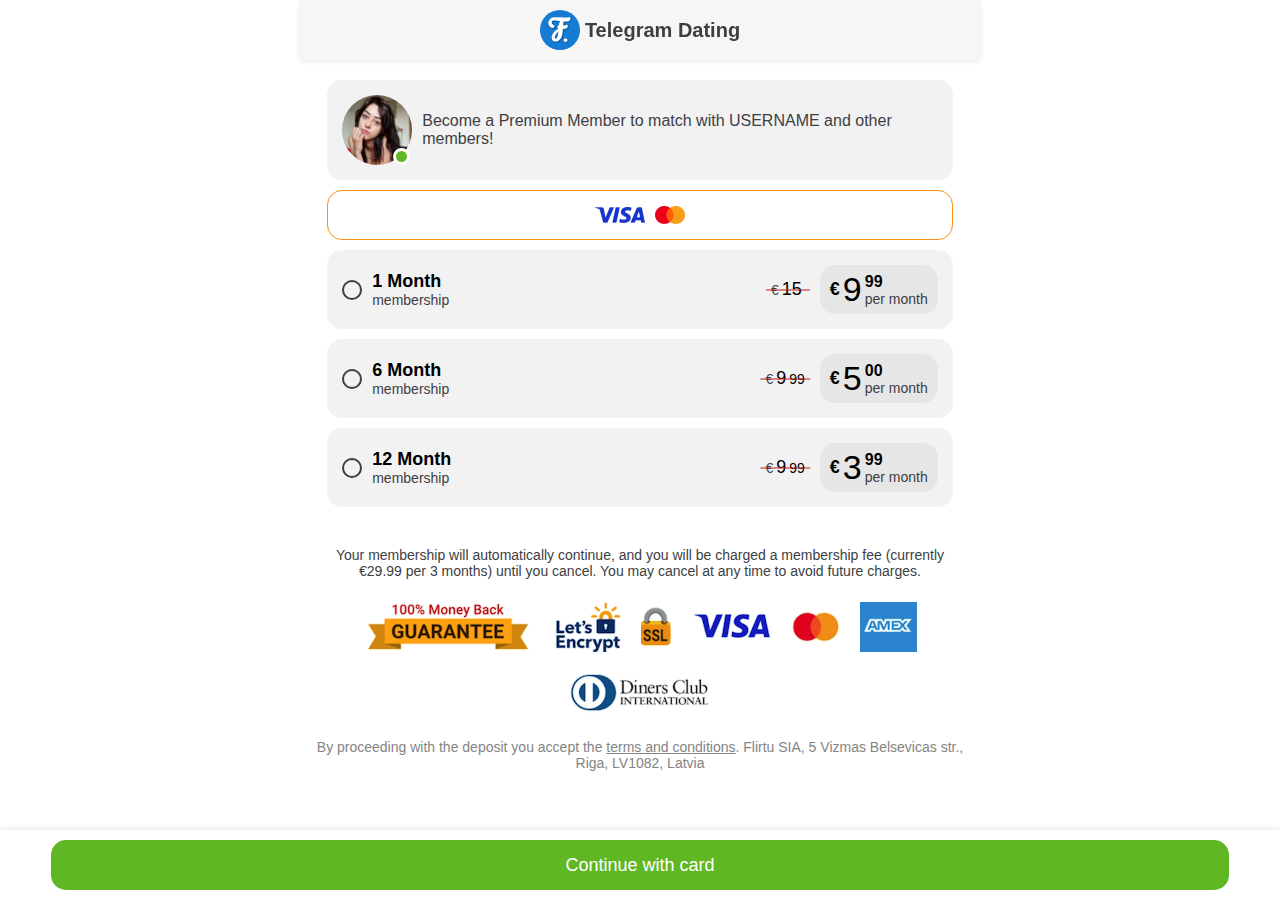
==== docs/index.html @ 0bd2cc13 "plans" ====
<!DOCTYPE html>
<html lang="en">

<head>
	<meta charset="utf-8">
	<meta name="viewport" content="width=device-width, initial-scale=1">
	<meta http-equiv="X-UA-Compatible" content="ie=edge">
	<title>Flirtu</title>
	<link rel="stylesheet" href="css/style.min.css">
</head>

<body>

	<div class="content">
		<!-- start header -->
		<div class="plans-header">
			<div class="container">
				<a href="/" class="logo">
					<img src="img/logo.svg" alt="flirtu logo">
					<div class="logo__text">
						Telegram Dating
					</div>
				</a>
			</div>
		</div>
		<!-- end header -->


		<!-- start user info -->
		<div class="user-info-wrapper">
			<div class="container">
				<div class="user-photo-wrapper">
					<img src="img/photo.png" alt="" class="user-photo">
				</div>

				<div class="user-info-text">
					Become
					a Premium Member to match with USERNAME and other members!
				</div>
			</div>
		</div>
		<!-- end user info -->

		<!-- start button wrapper -->
		<div class="button-wrapper">
			<div class="container">
				<div class="button">
					<img src="img/visa.png" alt="">
					<img src="img/mastercard.png" alt="">
				</div>
			</div>
		</div>
		<!-- end button wrapper -->

		<!-- start plans list -->
		<div class="plans-list">
			<div class="container">

				<div class="plan-item">
					<div class="plan-item__header">
						<div class="plan-item__left">
							<div class="plan-item__btn">
								<span></span>
							</div>
							<div class="plan-item__text-content">
								<div class="plan-item__title">
									1 Month
								</div>

								<div class="plan-item__sub-title">
									membership
								</div>
									
							</div>
						</div>

						<div class="plan-item__right">

							<div class="old-price">
								<div class="currency--s">
									€
								</div>
								<div class="price--s">15</div>
								<div class="price-xs currency--s">
									
								</div>
								 
							</div>

							<div class="price-wrapper">
								<div class="currency">
									€
								</div>
								<div class="price">
									9
								</div>

								<div class="price-detail">
									<div class="centes">
										99
									</div>
									<div class="per">
										per month
									</div>
								</div>
							</div>
						</div>
					</div>

					<div class="price-item__detailes">
						<div class="detail-item">
							<div class="detail-item__icon">
								<img src="img/icon1.svg" alt="">
							</div>
							See who likes you
						</div>

						<div class="detail-item">
							<div class="detail-item__icon">
								<img src="img/icon2.svg" alt="">
							</div>
							Unlimited likes
						</div>

						<div class="detail-item">
							<div class="detail-item__icon">
								<img src="img/icon3.svg" alt="">
							</div>
							Access to advanced filters
						</div>

						<div class="detail-item">
							<div class="detail-item__icon">
								<img src="img/icon4.svg" alt="">
							</div>
							Get matches faster
						</div>

						<div class="detail-item">
							<div class="detail-item__icon">
								<img src="img/icon5.svg" alt="">
							</div>
							+1,000 coins each month
						</div>

					</div>

				</div>

				<div class="plan-item">
					<div class="plan-item__header">
						<div class="plan-item__left">
							<div class="plan-item__btn">
								<span></span>
							</div>
							<div class="plan-item__text-content">
								<div class="plan-item__title">
									6 Month
								</div>

								<div class="plan-item__sub-title">
									membership
								</div>
									
							</div>
						</div>

						<div class="plan-item__right">

							<div class="old-price">
								<div class="currency--s">
									€
								</div>
								<div class="price--s">9</div>
								<div class="price-xs currency--s">
									99
								</div>
								 
							</div>

							<div class="price-wrapper">
								<div class="currency">
									€
								</div>
								<div class="price">
									5
								</div>

								<div class="price-detail">
									<div class="centes">
										00
									</div>
									<div class="per">
										per month
									</div>
								</div>
							</div>
						</div>
					</div>

					<div class="price-item__detailes">
						<div class="detail-item">
							<div class="detail-item__icon">
								<img src="img/icon1.svg" alt="">
							</div>
							See who likes you
						</div>

						<div class="detail-item">
							<div class="detail-item__icon">
								<img src="img/icon2.svg" alt="">
							</div>
							Unlimited likes
						</div>

						<div class="detail-item">
							<div class="detail-item__icon">
								<img src="img/icon3.svg" alt="">
							</div>
							Access to advanced filters
						</div>

						<div class="detail-item">
							<div class="detail-item__icon">
								<img src="img/icon4.svg" alt="">
							</div>
							Get matches faster
						</div>

						<div class="detail-item">
							<div class="detail-item__icon">
								<img src="img/icon5.svg" alt="">
							</div>
							+1,000 coins each month
						</div>

					</div>

				</div>

				<div class="plan-item">
					<div class="plan-item__header">
						<div class="plan-item__left">
							<div class="plan-item__btn">
								<span></span>
							</div>
							<div class="plan-item__text-content">
								<div class="plan-item__title">
									12 Month
								</div>

								<div class="plan-item__sub-title">
									membership
								</div>
									
							</div>
						</div>

						<div class="plan-item__right">

							<div class="old-price">
								<div class="currency--s">
									€
								</div>
								<div class="price--s">9</div>
								<div class="price-xs currency--s">
									99
								</div>
								 
							</div>

							<div class="price-wrapper">
								<div class="currency">
									€
								</div>
								<div class="price">
									3
								</div>

								<div class="price-detail">
									<div class="centes">
										99
									</div>
									<div class="per">
										per month
									</div>
								</div>
							</div>
						</div>
					</div>

					<div class="price-item__detailes">
						<div class="detail-item">
							<div class="detail-item__icon">
								<img src="img/icon1.svg" alt="">
							</div>
							See who likes you
						</div>

						<div class="detail-item">
							<div class="detail-item__icon">
								<img src="img/icon2.svg" alt="">
							</div>
							Unlimited likes
						</div>

						<div class="detail-item">
							<div class="detail-item__icon">
								<img src="img/icon3.svg" alt="">
							</div>
							Access to advanced filters
						</div>

						<div class="detail-item">
							<div class="detail-item__icon">
								<img src="img/icon4.svg" alt="">
							</div>
							Get matches faster
						</div>

						<div class="detail-item">
							<div class="detail-item__icon">
								<img src="img/icon5.svg" alt="">
							</div>
							+1,000 coins each month
						</div>

					</div>

				</div>

			</div>
		</div>
		<!-- end plans list -->

		<!-- start logos section -->
		<div class="logos-section">
			<div class="container">
				Your membership will automatically continue, and you will be charged 
a membership fee (currently €29.99 per 3 months) until you cancel. 
You may cancel at any time to avoid future charges.
<div class="logos-wrapper">
	<img src="img/logo1.png" alt="">
	<img src="img/logo2.png" alt="">
	<img src="img/logo3.png" alt="">
	<img src="img/logo4.png" alt="">
	<img src="img/logo5.png" alt="">
	<img src="img/logo6.png" alt="">
	<img src="img/logo7.png" alt="">
</div>
			</div>
		</div>
		<!-- end logos section -->

		<div class="terms-text">
			By proceeding 
with the deposit you accept the <a href="">terms and conditions</a>. Flirtu SIA, 5 
Vizmas Belsevicas str., Riga, LV1082, Latvia
		</div>

		<div class="footer">
			<div class="container">
				<div class="green-button">
					Continue with card
				</div>
			</div>
		</div>











	</div>



	<script
  src="https://code.jquery.com/jquery-3.7.1.min.js"
  integrity="sha256-/JqT3SQfawRcv/BIHPThkBvs0OEvtFFmqPF/lYI/Cxo="
  crossorigin="anonymous"></script>
	<script src="js/main.js"></script>
</body>

</html>
---- docs/css/style.min.css ----
*{-webkit-box-sizing:border-box;box-sizing:border-box}body{font-family:sans-serif;font-size:14px;margin:0;padding:0;color:#3c4043}.content{width:680px;max-width:100%;margin-left:auto;margin-right:auto;padding-top:80px}.container{width:92%;margin-left:auto;margin-right:auto}.plans-header{background:rgba(242,242,242,.7);-webkit-backdrop-filter:blur(10px);backdrop-filter:blur(10px);position:fixed;top:0;left:50%;-webkit-transform:translateX(-50%);-ms-transform:translateX(-50%);transform:translateX(-50%);width:100%;padding-top:10px;padding-bottom:10px;width:680px;max-width:100%;-webkit-box-shadow:0px 1px 5px rgba(0,0,0,.1);box-shadow:0px 1px 5px rgba(0,0,0,.1)}.logo{display:-webkit-box;display:-ms-flexbox;display:flex;-webkit-box-align:center;-ms-flex-align:center;align-items:center;-webkit-box-pack:center;-ms-flex-pack:center;justify-content:center;text-decoration:none;color:#3c4043}.logo img{width:40px;display:block}.logo__text{margin-left:5px;font-weight:700;font-size:20px}.user-info-wrapper{margin-bottom:10px}.user-info-wrapper .container{display:-webkit-box;display:-ms-flexbox;display:flex;-webkit-box-align:center;-ms-flex-align:center;align-items:center}.user-info-wrapper .container{background:#f2f2f2;padding:15px;border-radius:15px}.user-photo{width:100%;height:100%;-o-object-fit:cover;object-fit:cover;-o-object-position:center;object-position:center;border-radius:50%}.user-photo-wrapper{min-width:70px;width:70px;height:70px;margin-right:10px;position:relative}.user-photo-wrapper:after{content:"";width:11px;height:11px;background:#60b724;display:block;position:absolute;border-radius:50%;border:3px solid #fff;bottom:0;right:2px}.user-info-text{font-size:16px}.button{display:-webkit-box;display:-ms-flexbox;display:flex;-webkit-box-pack:center;-ms-flex-pack:center;justify-content:center;-webkit-box-align:center;-ms-flex-align:center;align-items:center;display:flex;align-items:center;justify-content:center;border:1px solid #fd9015;border-radius:15px;height:50px}.button img{margin:0 5px}.button img:first-child{width:50px}.button img:nth-child(2){width:30px}.button-wrapper{margin-bottom:10px}.plan-item{margin-bottom:10px;background:#f2f2f2;border-radius:15px;overflow:hidden}.plan-item__header{padding:15px;display:-webkit-box;display:-ms-flexbox;display:flex;-webkit-box-pack:justify;-ms-flex-pack:justify;justify-content:space-between;-webkit-box-align:center;-ms-flex-align:center;align-items:center;cursor:pointer}.plan-item__btn{width:20px;height:20px;border-radius:50%;border:2px solid #3c4043}.plan-item__left{display:-webkit-box;display:-ms-flexbox;display:flex;-webkit-box-align:center;-ms-flex-align:center;align-items:center}.plan-item__text-content{margin-left:10px}.plan-item__title{font-size:18px;color:#000;font-weight:600}.price-wrapper{background:#e6e6e6;border-radius:15px;height:100%;border-radius:15px;padding:5px 10px;display:-webkit-box;display:-ms-flexbox;display:flex;-webkit-box-align:center;-ms-flex-align:center;align-items:center}.currency{font-weight:600;font-size:18px;color:#000}.price{font-size:34px;font-weight:500;padding-left:3px;padding-right:3px;color:#000}.centes{font-size:16px;font-weight:600;color:#000}.price-item__detailes{padding:15px;display:none}.detail-item{margin-bottom:10px;display:-webkit-box;display:-ms-flexbox;display:flex;-webkit-box-align:center;-ms-flex-align:center;align-items:center}.detail-item__icon{min-width:25px;display:-webkit-box;display:-ms-flexbox;display:flex;-webkit-box-align:center;-ms-flex-align:center;align-items:center}.detail-item__icon img{max-width:18px;max-height:18px}.plan-item.active .plan-item__header{background:#fd9015}.plan-item.active .plan-item__title{color:#fff4e4}.plan-item.active .plan-item__sub-title{color:#fff4e4}.plan-item.active .plan-item__btn{border-color:#fff4e4;display:-webkit-box;display:-ms-flexbox;display:flex;-webkit-box-pack:center;-ms-flex-pack:center;justify-content:center;-webkit-box-align:center;-ms-flex-align:center;align-items:center}.plan-item.active .plan-item__btn span{width:10px;height:10px;border-radius:50%;background:#fff4e4;display:block}.plan-item.active .price-wrapper{background:#fff4e4}.plan-item.active .price-item__detailes{display:block}.plan-item__right{display:-webkit-box;display:-ms-flexbox;display:flex;-webkit-box-align:center;-ms-flex-align:center;align-items:center}.old-price{display:-webkit-box;display:-ms-flexbox;display:flex;-webkit-box-align:center;-ms-flex-align:center;align-items:center;padding-left:5px;padding-right:5px;margin-left:10px;margin-right:10px;position:relative}.old-price:after{content:"";width:100%;height:1px;display:block;position:absolute;top:50%;left:50%;background:#bb1819;-webkit-transform:translateX(-50%) translateY(-50%);-ms-transform:translateX(-50%) translateY(-50%);transform:translateX(-50%) translateY(-50%)}.price--s{font-size:18px}.price--s{padding-left:3px;padding-right:3px;color:#000}.price-xs{color:#000}.logos-section{padding-top:30px;padding-bottom:15px}.logos-section{text-align:center}.logos-wrapper{display:-webkit-box;display:-ms-flexbox;display:flex;-webkit-box-pack:center;-ms-flex-pack:center;justify-content:center;-webkit-box-align:center;-ms-flex-align:center;align-items:center;padding-top:15px;padding-bottom:0px;-ms-flex-wrap:wrap;flex-wrap:wrap}.logos-wrapper img{margin:7.5px 10px}.terms-text{text-align:center;color:#848484;padding-bottom:100px}.terms-text a{color:#848484;text-decoration:underline}.footer{position:fixed;bottom:0;left:0;width:100%;padding:10px 0;background:#fff;-webkit-box-shadow:0px -1px 5px rgba(0,0,0,.1);box-shadow:0px -1px 5px rgba(0,0,0,.1)}.green-button{background:#60b724;height:50px;color:#fff;display:-webkit-box;display:-ms-flexbox;display:flex;-webkit-box-pack:center;-ms-flex-pack:center;justify-content:center;-webkit-box-align:center;-ms-flex-align:center;align-items:center;border-radius:15px;font-size:18px;font-weight:500}@media only screen and (max-width: 680px){.logos-wrapper img{margin:1vw 1.5vw;height:8vw}}
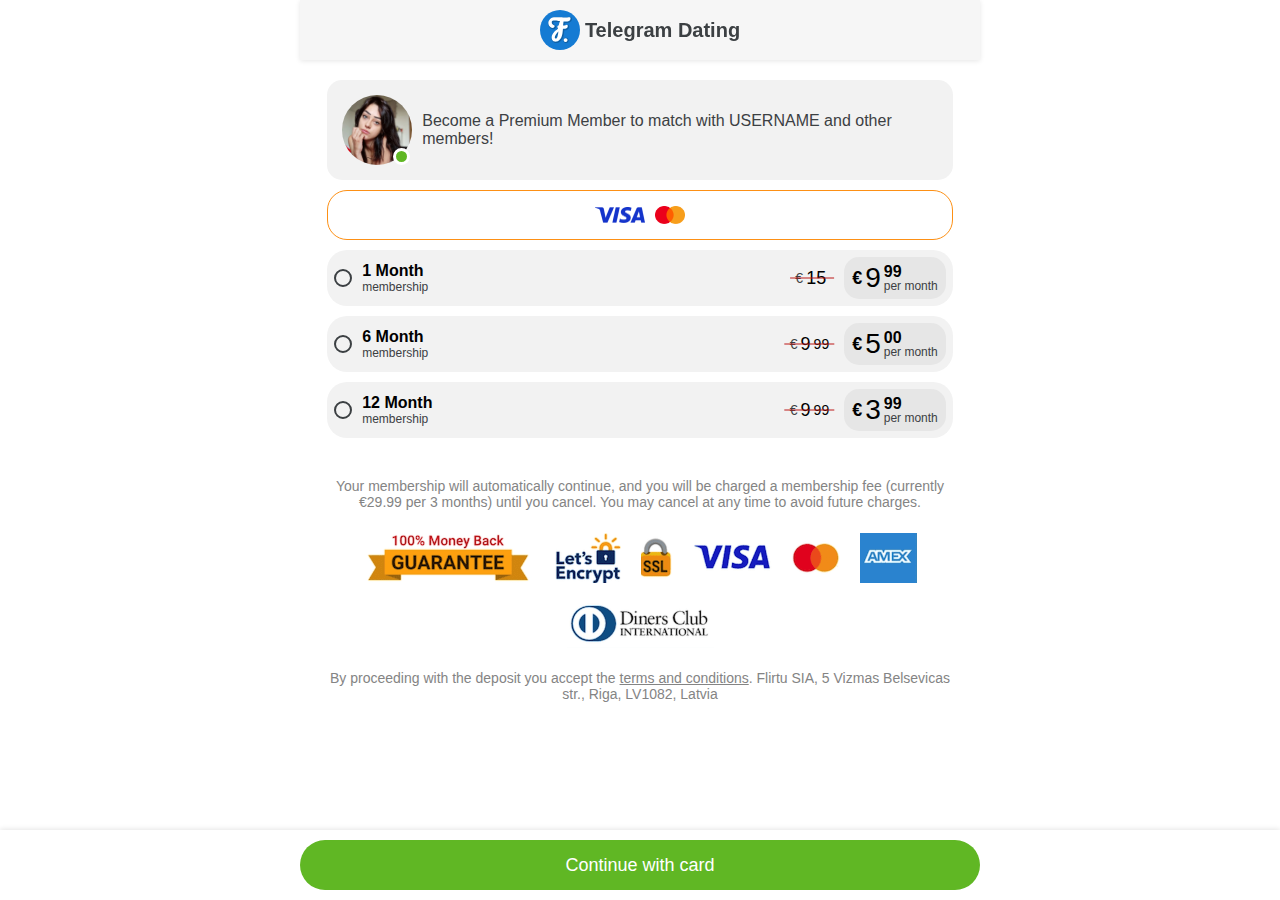
==== commit 26134bf6: "updates" ====
--- a/docs/index.html
+++ b/docs/index.html
@@ -353,9 +353,12 @@
 		<!-- end logos section -->
 
 		<div class="terms-text">
-			By proceeding 
-with the deposit you accept the <a href="">terms and conditions</a>. Flirtu SIA, 5 
-Vizmas Belsevicas str., Riga, LV1082, Latvia
+			<div class="container">
+		By proceeding with the deposit you accept the <a href="">terms and conditions</a>. Flirtu SIA, 5 
+Vizmas Belsevicas str., Riga, LV1082, Latvia		
+			</div>
+			
+
 		</div>
 
 		<div class="footer">
--- a/docs/css/style.min.css
+++ b/docs/css/style.min.css
@@ -1 +1 @@
-*{-webkit-box-sizing:border-box;box-sizing:border-box}body{font-family:sans-serif;font-size:14px;margin:0;padding:0;color:#3c4043}.content{width:680px;max-width:100%;margin-left:auto;margin-right:auto;padding-top:80px}.container{width:92%;margin-left:auto;margin-right:auto}.plans-header{background:rgba(242,242,242,.7);-webkit-backdrop-filter:blur(10px);backdrop-filter:blur(10px);position:fixed;top:0;left:50%;-webkit-transform:translateX(-50%);-ms-transform:translateX(-50%);transform:translateX(-50%);width:100%;padding-top:10px;padding-bottom:10px;width:680px;max-width:100%;-webkit-box-shadow:0px 1px 5px rgba(0,0,0,.1);box-shadow:0px 1px 5px rgba(0,0,0,.1)}.logo{display:-webkit-box;display:-ms-flexbox;display:flex;-webkit-box-align:center;-ms-flex-align:center;align-items:center;-webkit-box-pack:center;-ms-flex-pack:center;justify-content:center;text-decoration:none;color:#3c4043}.logo img{width:40px;display:block}.logo__text{margin-left:5px;font-weight:700;font-size:20px}.user-info-wrapper{margin-bottom:10px}.user-info-wrapper .container{display:-webkit-box;display:-ms-flexbox;display:flex;-webkit-box-align:center;-ms-flex-align:center;align-items:center}.user-info-wrapper .container{background:#f2f2f2;padding:15px;border-radius:15px}.user-photo{width:100%;height:100%;-o-object-fit:cover;object-fit:cover;-o-object-position:center;object-position:center;border-radius:50%}.user-photo-wrapper{min-width:70px;width:70px;height:70px;margin-right:10px;position:relative}.user-photo-wrapper:after{content:"";width:11px;height:11px;background:#60b724;display:block;position:absolute;border-radius:50%;border:3px solid #fff;bottom:0;right:2px}.user-info-text{font-size:16px}.button{display:-webkit-box;display:-ms-flexbox;display:flex;-webkit-box-pack:center;-ms-flex-pack:center;justify-content:center;-webkit-box-align:center;-ms-flex-align:center;align-items:center;display:flex;align-items:center;justify-content:center;border:1px solid #fd9015;border-radius:15px;height:50px}.button img{margin:0 5px}.button img:first-child{width:50px}.button img:nth-child(2){width:30px}.button-wrapper{margin-bottom:10px}.plan-item{margin-bottom:10px;background:#f2f2f2;border-radius:15px;overflow:hidden}.plan-item__header{padding:15px;display:-webkit-box;display:-ms-flexbox;display:flex;-webkit-box-pack:justify;-ms-flex-pack:justify;justify-content:space-between;-webkit-box-align:center;-ms-flex-align:center;align-items:center;cursor:pointer}.plan-item__btn{width:20px;height:20px;border-radius:50%;border:2px solid #3c4043}.plan-item__left{display:-webkit-box;display:-ms-flexbox;display:flex;-webkit-box-align:center;-ms-flex-align:center;align-items:center}.plan-item__text-content{margin-left:10px}.plan-item__title{font-size:18px;color:#000;font-weight:600}.price-wrapper{background:#e6e6e6;border-radius:15px;height:100%;border-radius:15px;padding:5px 10px;display:-webkit-box;display:-ms-flexbox;display:flex;-webkit-box-align:center;-ms-flex-align:center;align-items:center}.currency{font-weight:600;font-size:18px;color:#000}.price{font-size:34px;font-weight:500;padding-left:3px;padding-right:3px;color:#000}.centes{font-size:16px;font-weight:600;color:#000}.price-item__detailes{padding:15px;display:none}.detail-item{margin-bottom:10px;display:-webkit-box;display:-ms-flexbox;display:flex;-webkit-box-align:center;-ms-flex-align:center;align-items:center}.detail-item__icon{min-width:25px;display:-webkit-box;display:-ms-flexbox;display:flex;-webkit-box-align:center;-ms-flex-align:center;align-items:center}.detail-item__icon img{max-width:18px;max-height:18px}.plan-item.active .plan-item__header{background:#fd9015}.plan-item.active .plan-item__title{color:#fff4e4}.plan-item.active .plan-item__sub-title{color:#fff4e4}.plan-item.active .plan-item__btn{border-color:#fff4e4;display:-webkit-box;display:-ms-flexbox;display:flex;-webkit-box-pack:center;-ms-flex-pack:center;justify-content:center;-webkit-box-align:center;-ms-flex-align:center;align-items:center}.plan-item.active .plan-item__btn span{width:10px;height:10px;border-radius:50%;background:#fff4e4;display:block}.plan-item.active .price-wrapper{background:#fff4e4}.plan-item.active .price-item__detailes{display:block}.plan-item__right{display:-webkit-box;display:-ms-flexbox;display:flex;-webkit-box-align:center;-ms-flex-align:center;align-items:center}.old-price{display:-webkit-box;display:-ms-flexbox;display:flex;-webkit-box-align:center;-ms-flex-align:center;align-items:center;padding-left:5px;padding-right:5px;margin-left:10px;margin-right:10px;position:relative}.old-price:after{content:"";width:100%;height:1px;display:block;position:absolute;top:50%;left:50%;background:#bb1819;-webkit-transform:translateX(-50%) translateY(-50%);-ms-transform:translateX(-50%) translateY(-50%);transform:translateX(-50%) translateY(-50%)}.price--s{font-size:18px}.price--s{padding-left:3px;padding-right:3px;color:#000}.price-xs{color:#000}.logos-section{padding-top:30px;padding-bottom:15px}.logos-section{text-align:center}.logos-wrapper{display:-webkit-box;display:-ms-flexbox;display:flex;-webkit-box-pack:center;-ms-flex-pack:center;justify-content:center;-webkit-box-align:center;-ms-flex-align:center;align-items:center;padding-top:15px;padding-bottom:0px;-ms-flex-wrap:wrap;flex-wrap:wrap}.logos-wrapper img{margin:7.5px 10px}.terms-text{text-align:center;color:#848484;padding-bottom:100px}.terms-text a{color:#848484;text-decoration:underline}.footer{position:fixed;bottom:0;left:0;width:100%;padding:10px 0;background:#fff;-webkit-box-shadow:0px -1px 5px rgba(0,0,0,.1);box-shadow:0px -1px 5px rgba(0,0,0,.1)}.green-button{background:#60b724;height:50px;color:#fff;display:-webkit-box;display:-ms-flexbox;display:flex;-webkit-box-pack:center;-ms-flex-pack:center;justify-content:center;-webkit-box-align:center;-ms-flex-align:center;align-items:center;border-radius:15px;font-size:18px;font-weight:500}@media only screen and (max-width: 680px){.logos-wrapper img{margin:1vw 1.5vw;height:8vw}}+*{-webkit-box-sizing:border-box;box-sizing:border-box}body{font-family:sans-serif;font-size:14px;margin:0;padding:0;color:#3c4043}.content{width:680px;max-width:100%;margin-left:auto;margin-right:auto;padding-top:80px}.container{width:92%;margin-left:auto;margin-right:auto}.plans-header{background:rgba(242,242,242,.7);-webkit-backdrop-filter:blur(10px);backdrop-filter:blur(10px);position:fixed;top:0;left:50%;-webkit-transform:translateX(-50%);-ms-transform:translateX(-50%);transform:translateX(-50%);width:100%;padding-top:10px;padding-bottom:10px;width:680px;max-width:100%;-webkit-box-shadow:0px 1px 5px rgba(0,0,0,.1);box-shadow:0px 1px 5px rgba(0,0,0,.1);z-index:999}.logo{display:-webkit-box;display:-ms-flexbox;display:flex;-webkit-box-align:center;-ms-flex-align:center;align-items:center;-webkit-box-pack:center;-ms-flex-pack:center;justify-content:center;text-decoration:none;color:#3c4043}.logo img{width:40px;display:block}.logo__text{margin-left:5px;font-weight:700;font-size:20px}.user-info-wrapper{margin-bottom:10px}.user-info-wrapper .container{display:-webkit-box;display:-ms-flexbox;display:flex;-webkit-box-align:center;-ms-flex-align:center;align-items:center}.user-info-wrapper .container{background:#f2f2f2;padding:15px;border-radius:15px}.user-photo{width:100%;height:100%;-o-object-fit:cover;object-fit:cover;-o-object-position:center;object-position:center;border-radius:50%}.user-photo-wrapper{min-width:70px;width:70px;height:70px;margin-right:10px;position:relative}.user-photo-wrapper:after{content:"";width:11px;height:11px;background:#60b724;display:block;position:absolute;border-radius:50%;border:3px solid #fff;bottom:0;right:2px}.user-info-text{font-size:16px}.button{display:-webkit-box;display:-ms-flexbox;display:flex;-webkit-box-pack:center;-ms-flex-pack:center;justify-content:center;-webkit-box-align:center;-ms-flex-align:center;align-items:center;display:flex;align-items:center;justify-content:center;border:1px solid #fd9015;border-radius:20px;height:50px}.button img{margin:0 5px}.button img:first-child{width:50px}.button img:nth-child(2){width:30px}.button-wrapper{margin-bottom:10px}.plan-item{margin-bottom:10px;background:#f2f2f2;border-radius:20px;overflow:hidden}.plan-item__header{padding:7px 7px;display:-webkit-box;display:-ms-flexbox;display:flex;-webkit-box-pack:justify;-ms-flex-pack:justify;justify-content:space-between;-webkit-box-align:center;-ms-flex-align:center;align-items:center;cursor:pointer}.plan-item__btn{width:18px;min-width:18px;height:18px;border-radius:50%;border:2px solid #3c4043}.plan-item__left{display:-webkit-box;display:-ms-flexbox;display:flex;-webkit-box-align:center;-ms-flex-align:center;align-items:center}.plan-item__text-content{margin-left:10px}.plan-item__title{font-size:16px;color:#000;font-weight:600}.price-wrapper{background:#e6e6e6;border-radius:15px;height:100%;border-radius:15px;padding:5px 8px;display:-webkit-box;display:-ms-flexbox;display:flex;-webkit-box-align:center;-ms-flex-align:center;align-items:center}.currency{font-weight:600;font-size:18px;color:#000}.price{font-size:28px;font-weight:500;padding-left:3px;padding-right:3px;color:#000}.centes{font-size:16px;font-weight:600;color:#000}.price-item__detailes{padding:15px;display:none}.detail-item{margin-bottom:10px;display:-webkit-box;display:-ms-flexbox;display:flex;-webkit-box-align:center;-ms-flex-align:center;align-items:center}.detail-item__icon{min-width:25px;display:-webkit-box;display:-ms-flexbox;display:flex;-webkit-box-align:center;-ms-flex-align:center;align-items:center}.detail-item__icon img{max-width:18px;max-height:18px}.plan-item.active .plan-item__header{background:#fd9015}.plan-item.active .plan-item__title{color:#fff4e4}.plan-item.active .plan-item__sub-title{color:#fff4e4}.plan-item.active .plan-item__btn{border-color:#fff4e4;display:-webkit-box;display:-ms-flexbox;display:flex;-webkit-box-pack:center;-ms-flex-pack:center;justify-content:center;-webkit-box-align:center;-ms-flex-align:center;align-items:center}.plan-item.active .plan-item__btn span{width:8px;height:8px;border-radius:50%;background:#fff4e4;display:block}.plan-item.active .price-wrapper{background:#fff4e4}.plan-item.active .price-item__detailes{display:block}.plan-item__right{display:-webkit-box;display:-ms-flexbox;display:flex;-webkit-box-align:center;-ms-flex-align:center;align-items:center}.old-price{display:-webkit-box;display:-ms-flexbox;display:flex;-webkit-box-align:center;-ms-flex-align:center;align-items:center;padding-left:5px;padding-right:5px;margin-left:10px;margin-right:10px;position:relative}.old-price:after{content:"";width:100%;height:1px;display:block;position:absolute;top:50%;left:50%;background:#bb1819;-webkit-transform:translateX(-50%) translateY(-50%);-ms-transform:translateX(-50%) translateY(-50%);transform:translateX(-50%) translateY(-50%)}.price--s{font-size:18px}.price--s{padding-left:3px;padding-right:3px;color:#000}.price-xs{color:#000}.logos-section{padding-top:30px;padding-bottom:15px}.logos-section{text-align:center;color:#848484}.logos-wrapper{display:-webkit-box;display:-ms-flexbox;display:flex;-webkit-box-pack:center;-ms-flex-pack:center;justify-content:center;-webkit-box-align:center;-ms-flex-align:center;align-items:center;padding-top:15px;padding-bottom:0px;-ms-flex-wrap:wrap;flex-wrap:wrap}.logos-wrapper img{margin:7.5px 10px}.terms-text{text-align:center;color:#848484;padding-bottom:100px}.terms-text a{color:#848484;text-decoration:underline}.footer{position:fixed;bottom:0;left:0;width:100%;padding:10px 0;background:#fff;-webkit-box-shadow:0px -1px 5px rgba(0,0,0,.1);box-shadow:0px -1px 5px rgba(0,0,0,.1);display:-webkit-box;display:-ms-flexbox;display:flex;-webkit-box-pack:center;-ms-flex-pack:center;justify-content:center;-webkit-box-align:center;-ms-flex-align:center;align-items:center}.green-button{background:#60b724;height:50px;color:#fff;display:-webkit-box;display:-ms-flexbox;display:flex;-webkit-box-pack:center;-ms-flex-pack:center;justify-content:center;-webkit-box-align:center;-ms-flex-align:center;align-items:center;border-radius:50px;font-size:18px;font-weight:500;width:100%;max-width:680px;margin-left:auto;margin-right:auto}.price-detail{line-height:1}.per,.plan-item__sub-title{font-size:12px}@media only screen and (max-width: 680px){.logos-wrapper img{margin:1vw 1.5vw;height:8vw}}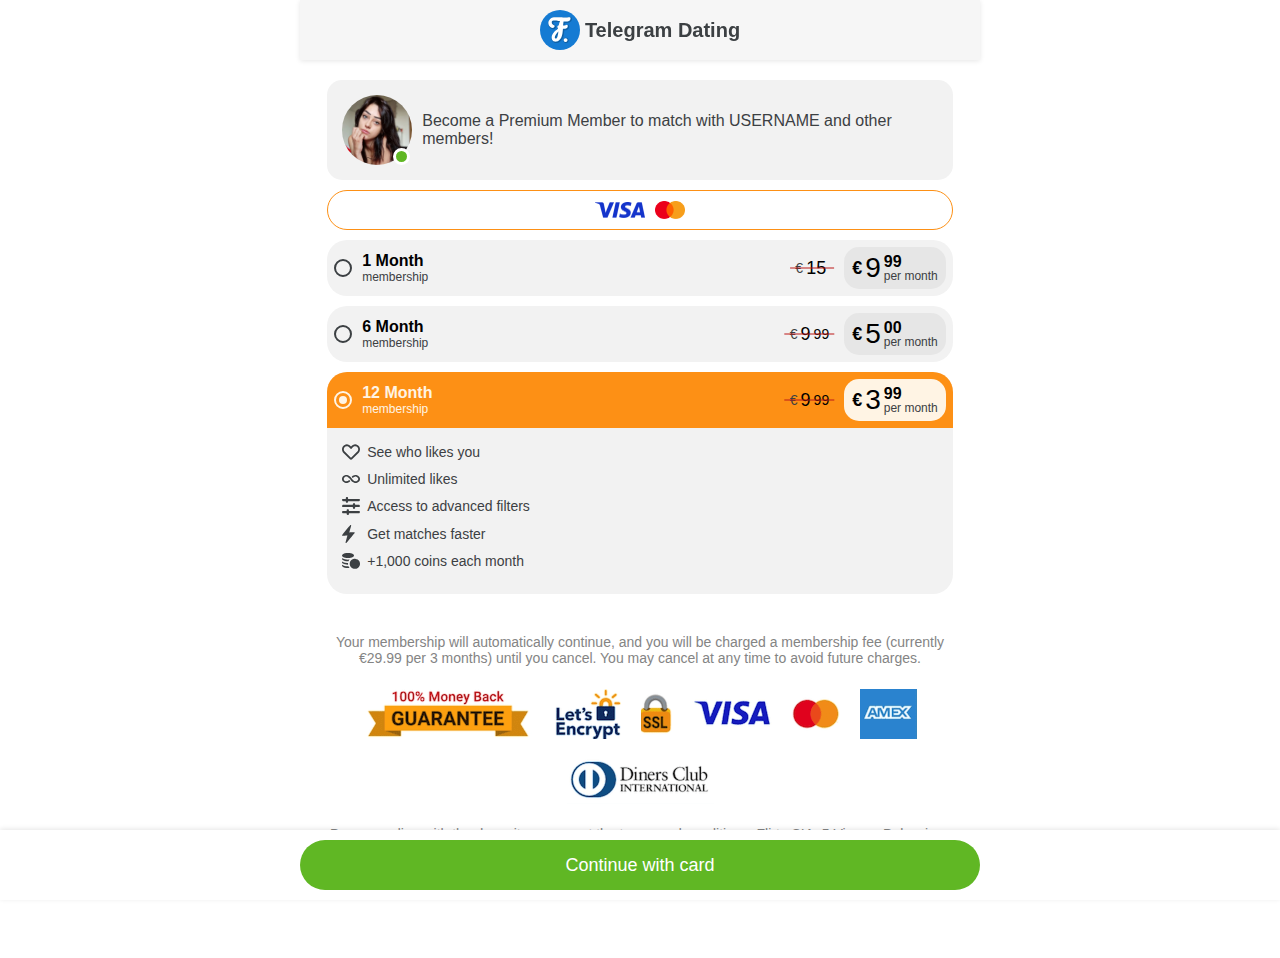
==== commit 9e95b8ea: "active" ====
--- a/docs/index.html
+++ b/docs/index.html
@@ -238,7 +238,7 @@
 
 				</div>
 
-				<div class="plan-item">
+				<div class="plan-item active">
 					<div class="plan-item__header">
 						<div class="plan-item__left">
 							<div class="plan-item__btn">
--- a/docs/css/style.min.css
+++ b/docs/css/style.min.css
@@ -1 +1 @@
-*{-webkit-box-sizing:border-box;box-sizing:border-box}body{font-family:sans-serif;font-size:14px;margin:0;padding:0;color:#3c4043}.content{width:680px;max-width:100%;margin-left:auto;margin-right:auto;padding-top:80px}.container{width:92%;margin-left:auto;margin-right:auto}.plans-header{background:rgba(242,242,242,.7);-webkit-backdrop-filter:blur(10px);backdrop-filter:blur(10px);position:fixed;top:0;left:50%;-webkit-transform:translateX(-50%);-ms-transform:translateX(-50%);transform:translateX(-50%);width:100%;padding-top:10px;padding-bottom:10px;width:680px;max-width:100%;-webkit-box-shadow:0px 1px 5px rgba(0,0,0,.1);box-shadow:0px 1px 5px rgba(0,0,0,.1);z-index:999}.logo{display:-webkit-box;display:-ms-flexbox;display:flex;-webkit-box-align:center;-ms-flex-align:center;align-items:center;-webkit-box-pack:center;-ms-flex-pack:center;justify-content:center;text-decoration:none;color:#3c4043}.logo img{width:40px;display:block}.logo__text{margin-left:5px;font-weight:700;font-size:20px}.user-info-wrapper{margin-bottom:10px}.user-info-wrapper .container{display:-webkit-box;display:-ms-flexbox;display:flex;-webkit-box-align:center;-ms-flex-align:center;align-items:center}.user-info-wrapper .container{background:#f2f2f2;padding:15px;border-radius:15px}.user-photo{width:100%;height:100%;-o-object-fit:cover;object-fit:cover;-o-object-position:center;object-position:center;border-radius:50%}.user-photo-wrapper{min-width:70px;width:70px;height:70px;margin-right:10px;position:relative}.user-photo-wrapper:after{content:"";width:11px;height:11px;background:#60b724;display:block;position:absolute;border-radius:50%;border:3px solid #fff;bottom:0;right:2px}.user-info-text{font-size:16px}.button{display:-webkit-box;display:-ms-flexbox;display:flex;-webkit-box-pack:center;-ms-flex-pack:center;justify-content:center;-webkit-box-align:center;-ms-flex-align:center;align-items:center;display:flex;align-items:center;justify-content:center;border:1px solid #fd9015;border-radius:20px;height:50px}.button img{margin:0 5px}.button img:first-child{width:50px}.button img:nth-child(2){width:30px}.button-wrapper{margin-bottom:10px}.plan-item{margin-bottom:10px;background:#f2f2f2;border-radius:20px;overflow:hidden}.plan-item__header{padding:7px 7px;display:-webkit-box;display:-ms-flexbox;display:flex;-webkit-box-pack:justify;-ms-flex-pack:justify;justify-content:space-between;-webkit-box-align:center;-ms-flex-align:center;align-items:center;cursor:pointer}.plan-item__btn{width:18px;min-width:18px;height:18px;border-radius:50%;border:2px solid #3c4043}.plan-item__left{display:-webkit-box;display:-ms-flexbox;display:flex;-webkit-box-align:center;-ms-flex-align:center;align-items:center}.plan-item__text-content{margin-left:10px}.plan-item__title{font-size:16px;color:#000;font-weight:600}.price-wrapper{background:#e6e6e6;border-radius:15px;height:100%;border-radius:15px;padding:5px 8px;display:-webkit-box;display:-ms-flexbox;display:flex;-webkit-box-align:center;-ms-flex-align:center;align-items:center}.currency{font-weight:600;font-size:18px;color:#000}.price{font-size:28px;font-weight:500;padding-left:3px;padding-right:3px;color:#000}.centes{font-size:16px;font-weight:600;color:#000}.price-item__detailes{padding:15px;display:none}.detail-item{margin-bottom:10px;display:-webkit-box;display:-ms-flexbox;display:flex;-webkit-box-align:center;-ms-flex-align:center;align-items:center}.detail-item__icon{min-width:25px;display:-webkit-box;display:-ms-flexbox;display:flex;-webkit-box-align:center;-ms-flex-align:center;align-items:center}.detail-item__icon img{max-width:18px;max-height:18px}.plan-item.active .plan-item__header{background:#fd9015}.plan-item.active .plan-item__title{color:#fff4e4}.plan-item.active .plan-item__sub-title{color:#fff4e4}.plan-item.active .plan-item__btn{border-color:#fff4e4;display:-webkit-box;display:-ms-flexbox;display:flex;-webkit-box-pack:center;-ms-flex-pack:center;justify-content:center;-webkit-box-align:center;-ms-flex-align:center;align-items:center}.plan-item.active .plan-item__btn span{width:8px;height:8px;border-radius:50%;background:#fff4e4;display:block}.plan-item.active .price-wrapper{background:#fff4e4}.plan-item.active .price-item__detailes{display:block}.plan-item__right{display:-webkit-box;display:-ms-flexbox;display:flex;-webkit-box-align:center;-ms-flex-align:center;align-items:center}.old-price{display:-webkit-box;display:-ms-flexbox;display:flex;-webkit-box-align:center;-ms-flex-align:center;align-items:center;padding-left:5px;padding-right:5px;margin-left:10px;margin-right:10px;position:relative}.old-price:after{content:"";width:100%;height:1px;display:block;position:absolute;top:50%;left:50%;background:#bb1819;-webkit-transform:translateX(-50%) translateY(-50%);-ms-transform:translateX(-50%) translateY(-50%);transform:translateX(-50%) translateY(-50%)}.price--s{font-size:18px}.price--s{padding-left:3px;padding-right:3px;color:#000}.price-xs{color:#000}.logos-section{padding-top:30px;padding-bottom:15px}.logos-section{text-align:center;color:#848484}.logos-wrapper{display:-webkit-box;display:-ms-flexbox;display:flex;-webkit-box-pack:center;-ms-flex-pack:center;justify-content:center;-webkit-box-align:center;-ms-flex-align:center;align-items:center;padding-top:15px;padding-bottom:0px;-ms-flex-wrap:wrap;flex-wrap:wrap}.logos-wrapper img{margin:7.5px 10px}.terms-text{text-align:center;color:#848484;padding-bottom:100px}.terms-text a{color:#848484;text-decoration:underline}.footer{position:fixed;bottom:0;left:0;width:100%;padding:10px 0;background:#fff;-webkit-box-shadow:0px -1px 5px rgba(0,0,0,.1);box-shadow:0px -1px 5px rgba(0,0,0,.1);display:-webkit-box;display:-ms-flexbox;display:flex;-webkit-box-pack:center;-ms-flex-pack:center;justify-content:center;-webkit-box-align:center;-ms-flex-align:center;align-items:center}.green-button{background:#60b724;height:50px;color:#fff;display:-webkit-box;display:-ms-flexbox;display:flex;-webkit-box-pack:center;-ms-flex-pack:center;justify-content:center;-webkit-box-align:center;-ms-flex-align:center;align-items:center;border-radius:50px;font-size:18px;font-weight:500;width:100%;max-width:680px;margin-left:auto;margin-right:auto}.price-detail{line-height:1}.per,.plan-item__sub-title{font-size:12px}@media only screen and (max-width: 680px){.logos-wrapper img{margin:1vw 1.5vw;height:8vw}}+*{-webkit-box-sizing:border-box;box-sizing:border-box}body{font-family:sans-serif;font-size:14px;margin:0;padding:0;color:#3c4043}.content{width:680px;max-width:100%;margin-left:auto;margin-right:auto;padding-top:80px}.container{width:92%;margin-left:auto;margin-right:auto}.plans-header{background:rgba(242,242,242,.7);-webkit-backdrop-filter:blur(10px);backdrop-filter:blur(10px);position:fixed;top:0;left:50%;-webkit-transform:translateX(-50%);-ms-transform:translateX(-50%);transform:translateX(-50%);width:100%;padding-top:10px;padding-bottom:10px;width:680px;max-width:100%;-webkit-box-shadow:0px 1px 5px rgba(0,0,0,.1);box-shadow:0px 1px 5px rgba(0,0,0,.1);z-index:999}.logo{display:-webkit-box;display:-ms-flexbox;display:flex;-webkit-box-align:center;-ms-flex-align:center;align-items:center;-webkit-box-pack:center;-ms-flex-pack:center;justify-content:center;text-decoration:none;color:#3c4043}.logo img{width:40px;display:block}.logo__text{margin-left:5px;font-weight:700;font-size:20px}.user-info-wrapper{margin-bottom:10px}.user-info-wrapper .container{display:-webkit-box;display:-ms-flexbox;display:flex;-webkit-box-align:center;-ms-flex-align:center;align-items:center}.user-info-wrapper .container{background:#f2f2f2;padding:15px;border-radius:15px}.user-photo{width:100%;height:100%;-o-object-fit:cover;object-fit:cover;-o-object-position:center;object-position:center;border-radius:50%}.user-photo-wrapper{min-width:70px;width:70px;height:70px;margin-right:10px;position:relative}.user-photo-wrapper:after{content:"";width:11px;height:11px;background:#60b724;display:block;position:absolute;border-radius:50%;border:3px solid #fff;bottom:0;right:2px}.user-info-text{font-size:16px}.button{display:-webkit-box;display:-ms-flexbox;display:flex;-webkit-box-pack:center;-ms-flex-pack:center;justify-content:center;-webkit-box-align:center;-ms-flex-align:center;align-items:center;display:flex;align-items:center;justify-content:center;border:1px solid #fd9015;border-radius:20px;height:40px}.button img{margin:0 5px}.button img:first-child{width:50px}.button img:nth-child(2){width:30px}.button-wrapper{margin-bottom:10px}.plan-item{margin-bottom:10px;background:#f2f2f2;border-radius:20px;overflow:hidden}.plan-item__header{padding:7px 7px;display:-webkit-box;display:-ms-flexbox;display:flex;-webkit-box-pack:justify;-ms-flex-pack:justify;justify-content:space-between;-webkit-box-align:center;-ms-flex-align:center;align-items:center;cursor:pointer}.plan-item__btn{width:18px;min-width:18px;height:18px;border-radius:50%;border:2px solid #3c4043}.plan-item__left{display:-webkit-box;display:-ms-flexbox;display:flex;-webkit-box-align:center;-ms-flex-align:center;align-items:center}.plan-item__text-content{margin-left:10px}.plan-item__title{font-size:16px;color:#000;font-weight:600}.price-wrapper{background:#e6e6e6;border-radius:15px;height:100%;border-radius:15px;padding:5px 8px;display:-webkit-box;display:-ms-flexbox;display:flex;-webkit-box-align:center;-ms-flex-align:center;align-items:center}.currency{font-weight:600;font-size:18px;color:#000}.price{font-size:28px;font-weight:500;padding-left:3px;padding-right:3px;color:#000}.centes{font-size:16px;font-weight:600;color:#000}.price-item__detailes{padding:15px;display:none}.detail-item{margin-bottom:10px;display:-webkit-box;display:-ms-flexbox;display:flex;-webkit-box-align:center;-ms-flex-align:center;align-items:center}.detail-item__icon{min-width:25px;display:-webkit-box;display:-ms-flexbox;display:flex;-webkit-box-align:center;-ms-flex-align:center;align-items:center}.detail-item__icon img{max-width:18px;max-height:18px}.plan-item.active .plan-item__header{background:#fd9015}.plan-item.active .plan-item__title{color:#fff4e4}.plan-item.active .plan-item__sub-title{color:#fff4e4}.plan-item.active .plan-item__btn{border-color:#fff4e4;display:-webkit-box;display:-ms-flexbox;display:flex;-webkit-box-pack:center;-ms-flex-pack:center;justify-content:center;-webkit-box-align:center;-ms-flex-align:center;align-items:center}.plan-item.active .plan-item__btn span{width:8px;height:8px;border-radius:50%;background:#fff4e4;display:block}.plan-item.active .price-wrapper{background:#fff4e4}.plan-item.active .price-item__detailes{display:block}.plan-item__right{display:-webkit-box;display:-ms-flexbox;display:flex;-webkit-box-align:center;-ms-flex-align:center;align-items:center}.old-price{display:-webkit-box;display:-ms-flexbox;display:flex;-webkit-box-align:center;-ms-flex-align:center;align-items:center;padding-left:5px;padding-right:5px;margin-left:10px;margin-right:10px;position:relative}.old-price:after{content:"";width:100%;height:1px;display:block;position:absolute;top:50%;left:50%;background:#bb1819;-webkit-transform:translateX(-50%) translateY(-50%);-ms-transform:translateX(-50%) translateY(-50%);transform:translateX(-50%) translateY(-50%)}.price--s{font-size:18px}.price--s{padding-left:3px;padding-right:3px;color:#000}.price-xs{color:#000}.logos-section{padding-top:30px;padding-bottom:15px}.logos-section{text-align:center;color:#848484}.logos-wrapper{display:-webkit-box;display:-ms-flexbox;display:flex;-webkit-box-pack:center;-ms-flex-pack:center;justify-content:center;-webkit-box-align:center;-ms-flex-align:center;align-items:center;padding-top:15px;padding-bottom:0px;-ms-flex-wrap:wrap;flex-wrap:wrap}.logos-wrapper img{margin:7.5px 10px}.terms-text{text-align:center;color:#848484;padding-bottom:100px}.terms-text a{color:#848484;text-decoration:underline}.footer{position:fixed;bottom:0;left:0;width:100%;padding:10px 0;background:#fff;-webkit-box-shadow:0px -1px 5px rgba(0,0,0,.1);box-shadow:0px -1px 5px rgba(0,0,0,.1);display:-webkit-box;display:-ms-flexbox;display:flex;-webkit-box-pack:center;-ms-flex-pack:center;justify-content:center;-webkit-box-align:center;-ms-flex-align:center;align-items:center}.green-button{background:#60b724;height:50px;color:#fff;display:-webkit-box;display:-ms-flexbox;display:flex;-webkit-box-pack:center;-ms-flex-pack:center;justify-content:center;-webkit-box-align:center;-ms-flex-align:center;align-items:center;border-radius:50px;font-size:18px;font-weight:500;width:100%;max-width:680px;margin-left:auto;margin-right:auto}.price-detail{line-height:1}.per,.plan-item__sub-title{font-size:12px}@media only screen and (max-width: 680px){.logos-wrapper img{margin:1vw 1.5vw;height:8vw}}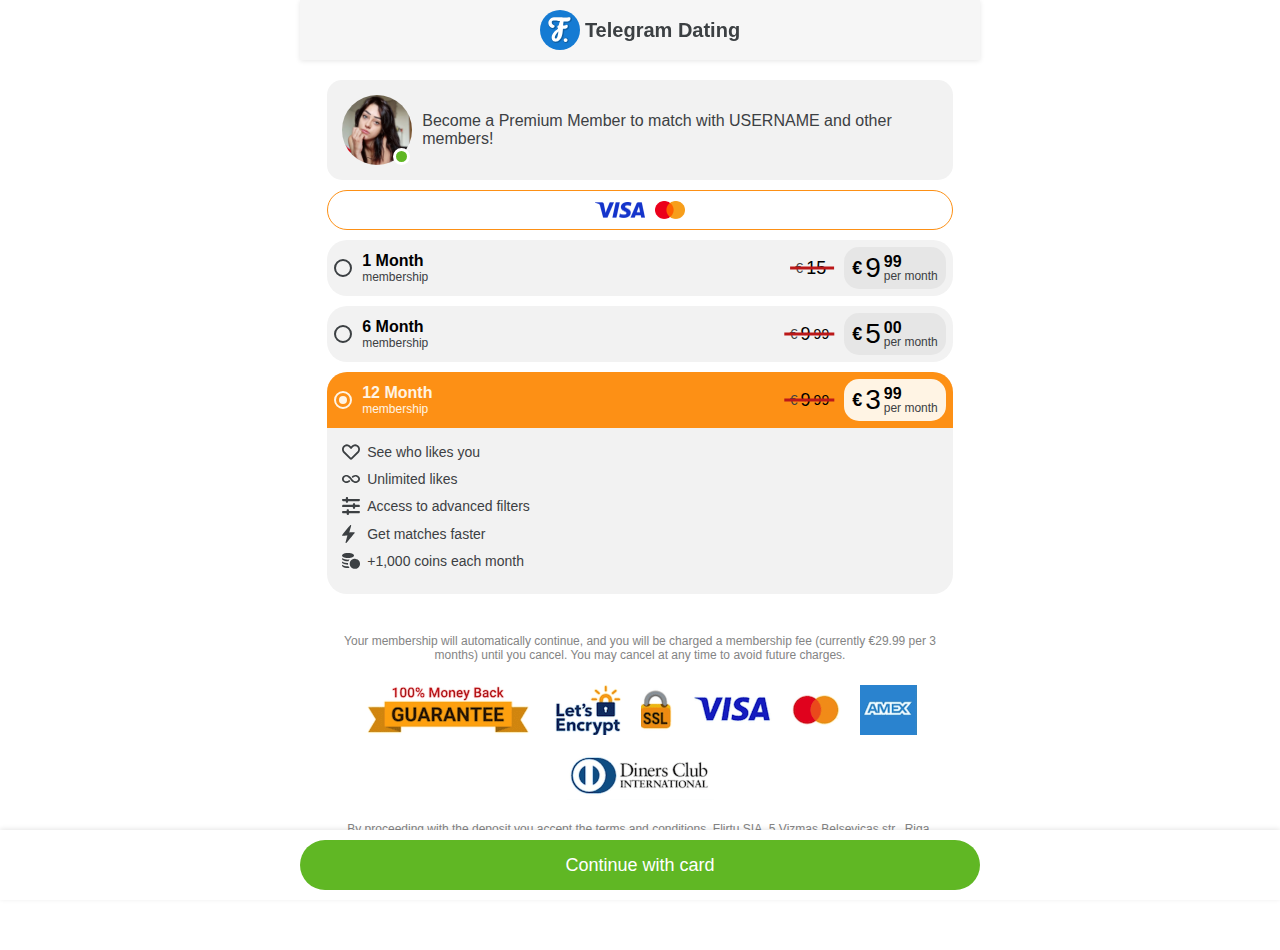
==== commit 28629e7c: "optimization" ====
--- a/docs/index.html
+++ b/docs/index.html
@@ -5,10 +5,11 @@
 	<meta charset="utf-8">
 	<meta name="viewport" content="width=device-width, initial-scale=1">
 	<meta http-equiv="X-UA-Compatible" content="ie=edge">
+	<meta name="description" content="Dating in telegram">
+	<meta name="keywords" content="Dating in telegram"/>
 	<title>Flirtu</title>
 	<link rel="stylesheet" href="css/style.min.css">
 </head>
-
 <body>
 
 	<div class="content">
@@ -30,7 +31,7 @@
 		<div class="user-info-wrapper">
 			<div class="container">
 				<div class="user-photo-wrapper">
-					<img src="img/photo.png" alt="" class="user-photo">
+					<img src="img/photo.png" alt="user photo" class="user-photo">
 				</div>
 
 				<div class="user-info-text">
@@ -45,8 +46,8 @@
 		<div class="button-wrapper">
 			<div class="container">
 				<div class="button">
-					<img src="img/visa.png" alt="">
-					<img src="img/mastercard.png" alt="">
+					<img src="img/visa.png" alt="visa icon">
+					<img src="img/mastercard.png" alt="mastercard icon">
 				</div>
 			</div>
 		</div>
@@ -110,35 +111,35 @@
 					<div class="price-item__detailes">
 						<div class="detail-item">
 							<div class="detail-item__icon">
-								<img src="img/icon1.svg" alt="">
+								<img src="img/icon1.svg" alt="hear icon">
 							</div>
 							See who likes you
 						</div>
 
 						<div class="detail-item">
 							<div class="detail-item__icon">
-								<img src="img/icon2.svg" alt="">
+								<img src="img/icon2.svg" alt="unlimet icon">
 							</div>
 							Unlimited likes
 						</div>
 
 						<div class="detail-item">
 							<div class="detail-item__icon">
-								<img src="img/icon3.svg" alt="">
+								<img src="img/icon3.svg" alt="filter icon">
 							</div>
 							Access to advanced filters
 						</div>
 
 						<div class="detail-item">
 							<div class="detail-item__icon">
-								<img src="img/icon4.svg" alt="">
+								<img src="img/icon4.svg" alt="zipper icon">
 							</div>
 							Get matches faster
 						</div>
 
 						<div class="detail-item">
 							<div class="detail-item__icon">
-								<img src="img/icon5.svg" alt="">
+								<img src="img/icon5.svg" alt="coins icon">
 							</div>
 							+1,000 coins each month
 						</div>
@@ -201,35 +202,35 @@
 					<div class="price-item__detailes">
 						<div class="detail-item">
 							<div class="detail-item__icon">
-								<img src="img/icon1.svg" alt="">
+								<img src="img/icon1.svg" alt="like icon">
 							</div>
 							See who likes you
 						</div>
 
 						<div class="detail-item">
 							<div class="detail-item__icon">
-								<img src="img/icon2.svg" alt="">
+								<img src="img/icon2.svg" alt="unlimited icon">
 							</div>
 							Unlimited likes
 						</div>
 
 						<div class="detail-item">
 							<div class="detail-item__icon">
-								<img src="img/icon3.svg" alt="">
+								<img src="img/icon3.svg" alt="filter icon">
 							</div>
 							Access to advanced filters
 						</div>
 
 						<div class="detail-item">
 							<div class="detail-item__icon">
-								<img src="img/icon4.svg" alt="">
+								<img src="img/icon4.svg" alt="zipper icon">
 							</div>
 							Get matches faster
 						</div>
 
 						<div class="detail-item">
 							<div class="detail-item__icon">
-								<img src="img/icon5.svg" alt="">
+								<img src="img/icon5.svg" alt="coins icon">
 							</div>
 							+1,000 coins each month
 						</div>
@@ -292,35 +293,35 @@
 					<div class="price-item__detailes">
 						<div class="detail-item">
 							<div class="detail-item__icon">
-								<img src="img/icon1.svg" alt="">
+								<img src="img/icon1.svg" alt="like icon">
 							</div>
 							See who likes you
 						</div>
 
 						<div class="detail-item">
 							<div class="detail-item__icon">
-								<img src="img/icon2.svg" alt="">
+								<img src="img/icon2.svg" alt="unlimited icon">
 							</div>
 							Unlimited likes
 						</div>
 
 						<div class="detail-item">
 							<div class="detail-item__icon">
-								<img src="img/icon3.svg" alt="">
+								<img src="img/icon3.svg" alt="filter icon">
 							</div>
 							Access to advanced filters
 						</div>
 
 						<div class="detail-item">
 							<div class="detail-item__icon">
-								<img src="img/icon4.svg" alt="">
+								<img src="img/icon4.svg" alt="zipper icon">
 							</div>
 							Get matches faster
 						</div>
 
 						<div class="detail-item">
 							<div class="detail-item__icon">
-								<img src="img/icon5.svg" alt="">
+								<img src="img/icon5.svg" alt="coins icon">
 							</div>
 							+1,000 coins each month
 						</div>
@@ -340,13 +341,13 @@
 a membership fee (currently €29.99 per 3 months) until you cancel. 
 You may cancel at any time to avoid future charges.
 <div class="logos-wrapper">
-	<img src="img/logo1.png" alt="">
-	<img src="img/logo2.png" alt="">
-	<img src="img/logo3.png" alt="">
-	<img src="img/logo4.png" alt="">
-	<img src="img/logo5.png" alt="">
-	<img src="img/logo6.png" alt="">
-	<img src="img/logo7.png" alt="">
+	<img src="img/logo1.png" alt="guarante logo">
+	<img src="img/logo2.png" alt="encrypt logo">
+	<img src="img/logo3.png" alt="ssl logo">
+	<img src="img/logo4.png" alt="visa logo">
+	<img src="img/logo5.png" alt="mastercard logo">
+	<img src="img/logo6.png" alt="amex logo">
+	<img src="img/logo7.png" alt="diners club logo">
 </div>
 			</div>
 		</div>
@@ -368,20 +369,7 @@
 				</div>
 			</div>
 		</div>
-
-
-
-
-
-
-
-
-
-
-
 	</div>
-
-
 
 	<script
   src="https://code.jquery.com/jquery-3.7.1.min.js"
--- a/docs/css/style.min.css
+++ b/docs/css/style.min.css
@@ -1 +1 @@
-*{-webkit-box-sizing:border-box;box-sizing:border-box}body{font-family:sans-serif;font-size:14px;margin:0;padding:0;color:#3c4043}.content{width:680px;max-width:100%;margin-left:auto;margin-right:auto;padding-top:80px}.container{width:92%;margin-left:auto;margin-right:auto}.plans-header{background:rgba(242,242,242,.7);-webkit-backdrop-filter:blur(10px);backdrop-filter:blur(10px);position:fixed;top:0;left:50%;-webkit-transform:translateX(-50%);-ms-transform:translateX(-50%);transform:translateX(-50%);width:100%;padding-top:10px;padding-bottom:10px;width:680px;max-width:100%;-webkit-box-shadow:0px 1px 5px rgba(0,0,0,.1);box-shadow:0px 1px 5px rgba(0,0,0,.1);z-index:999}.logo{display:-webkit-box;display:-ms-flexbox;display:flex;-webkit-box-align:center;-ms-flex-align:center;align-items:center;-webkit-box-pack:center;-ms-flex-pack:center;justify-content:center;text-decoration:none;color:#3c4043}.logo img{width:40px;display:block}.logo__text{margin-left:5px;font-weight:700;font-size:20px}.user-info-wrapper{margin-bottom:10px}.user-info-wrapper .container{display:-webkit-box;display:-ms-flexbox;display:flex;-webkit-box-align:center;-ms-flex-align:center;align-items:center}.user-info-wrapper .container{background:#f2f2f2;padding:15px;border-radius:15px}.user-photo{width:100%;height:100%;-o-object-fit:cover;object-fit:cover;-o-object-position:center;object-position:center;border-radius:50%}.user-photo-wrapper{min-width:70px;width:70px;height:70px;margin-right:10px;position:relative}.user-photo-wrapper:after{content:"";width:11px;height:11px;background:#60b724;display:block;position:absolute;border-radius:50%;border:3px solid #fff;bottom:0;right:2px}.user-info-text{font-size:16px}.button{display:-webkit-box;display:-ms-flexbox;display:flex;-webkit-box-pack:center;-ms-flex-pack:center;justify-content:center;-webkit-box-align:center;-ms-flex-align:center;align-items:center;display:flex;align-items:center;justify-content:center;border:1px solid #fd9015;border-radius:20px;height:40px}.button img{margin:0 5px}.button img:first-child{width:50px}.button img:nth-child(2){width:30px}.button-wrapper{margin-bottom:10px}.plan-item{margin-bottom:10px;background:#f2f2f2;border-radius:20px;overflow:hidden}.plan-item__header{padding:7px 7px;display:-webkit-box;display:-ms-flexbox;display:flex;-webkit-box-pack:justify;-ms-flex-pack:justify;justify-content:space-between;-webkit-box-align:center;-ms-flex-align:center;align-items:center;cursor:pointer}.plan-item__btn{width:18px;min-width:18px;height:18px;border-radius:50%;border:2px solid #3c4043}.plan-item__left{display:-webkit-box;display:-ms-flexbox;display:flex;-webkit-box-align:center;-ms-flex-align:center;align-items:center}.plan-item__text-content{margin-left:10px}.plan-item__title{font-size:16px;color:#000;font-weight:600}.price-wrapper{background:#e6e6e6;border-radius:15px;height:100%;border-radius:15px;padding:5px 8px;display:-webkit-box;display:-ms-flexbox;display:flex;-webkit-box-align:center;-ms-flex-align:center;align-items:center}.currency{font-weight:600;font-size:18px;color:#000}.price{font-size:28px;font-weight:500;padding-left:3px;padding-right:3px;color:#000}.centes{font-size:16px;font-weight:600;color:#000}.price-item__detailes{padding:15px;display:none}.detail-item{margin-bottom:10px;display:-webkit-box;display:-ms-flexbox;display:flex;-webkit-box-align:center;-ms-flex-align:center;align-items:center}.detail-item__icon{min-width:25px;display:-webkit-box;display:-ms-flexbox;display:flex;-webkit-box-align:center;-ms-flex-align:center;align-items:center}.detail-item__icon img{max-width:18px;max-height:18px}.plan-item.active .plan-item__header{background:#fd9015}.plan-item.active .plan-item__title{color:#fff4e4}.plan-item.active .plan-item__sub-title{color:#fff4e4}.plan-item.active .plan-item__btn{border-color:#fff4e4;display:-webkit-box;display:-ms-flexbox;display:flex;-webkit-box-pack:center;-ms-flex-pack:center;justify-content:center;-webkit-box-align:center;-ms-flex-align:center;align-items:center}.plan-item.active .plan-item__btn span{width:8px;height:8px;border-radius:50%;background:#fff4e4;display:block}.plan-item.active .price-wrapper{background:#fff4e4}.plan-item.active .price-item__detailes{display:block}.plan-item__right{display:-webkit-box;display:-ms-flexbox;display:flex;-webkit-box-align:center;-ms-flex-align:center;align-items:center}.old-price{display:-webkit-box;display:-ms-flexbox;display:flex;-webkit-box-align:center;-ms-flex-align:center;align-items:center;padding-left:5px;padding-right:5px;margin-left:10px;margin-right:10px;position:relative}.old-price:after{content:"";width:100%;height:1px;display:block;position:absolute;top:50%;left:50%;background:#bb1819;-webkit-transform:translateX(-50%) translateY(-50%);-ms-transform:translateX(-50%) translateY(-50%);transform:translateX(-50%) translateY(-50%)}.price--s{font-size:18px}.price--s{padding-left:3px;padding-right:3px;color:#000}.price-xs{color:#000}.logos-section{padding-top:30px;padding-bottom:15px}.logos-section{text-align:center;color:#848484}.logos-wrapper{display:-webkit-box;display:-ms-flexbox;display:flex;-webkit-box-pack:center;-ms-flex-pack:center;justify-content:center;-webkit-box-align:center;-ms-flex-align:center;align-items:center;padding-top:15px;padding-bottom:0px;-ms-flex-wrap:wrap;flex-wrap:wrap}.logos-wrapper img{margin:7.5px 10px}.terms-text{text-align:center;color:#848484;padding-bottom:100px}.terms-text a{color:#848484;text-decoration:underline}.footer{position:fixed;bottom:0;left:0;width:100%;padding:10px 0;background:#fff;-webkit-box-shadow:0px -1px 5px rgba(0,0,0,.1);box-shadow:0px -1px 5px rgba(0,0,0,.1);display:-webkit-box;display:-ms-flexbox;display:flex;-webkit-box-pack:center;-ms-flex-pack:center;justify-content:center;-webkit-box-align:center;-ms-flex-align:center;align-items:center}.green-button{background:#60b724;height:50px;color:#fff;display:-webkit-box;display:-ms-flexbox;display:flex;-webkit-box-pack:center;-ms-flex-pack:center;justify-content:center;-webkit-box-align:center;-ms-flex-align:center;align-items:center;border-radius:50px;font-size:18px;font-weight:500;width:100%;max-width:680px;margin-left:auto;margin-right:auto}.price-detail{line-height:1}.per,.plan-item__sub-title{font-size:12px}@media only screen and (max-width: 680px){.logos-wrapper img{margin:1vw 1.5vw;height:8vw}}+*{-webkit-box-sizing:border-box;box-sizing:border-box}body{font-family:sans-serif;font-size:14px;margin:0;padding:0;color:#3c4043}.content{width:680px;max-width:100%;margin-left:auto;margin-right:auto;padding-top:80px}.container{width:92%;margin-left:auto;margin-right:auto}.plans-header{background:rgba(242,242,242,.7);-webkit-backdrop-filter:blur(10px);backdrop-filter:blur(10px);position:fixed;top:0;left:50%;-webkit-transform:translateX(-50%);-ms-transform:translateX(-50%);transform:translateX(-50%);width:100%;padding-top:10px;padding-bottom:10px;width:680px;max-width:100%;-webkit-box-shadow:0px 1px 5px rgba(0,0,0,.1);box-shadow:0px 1px 5px rgba(0,0,0,.1);z-index:999}.logo{display:-webkit-box;display:-ms-flexbox;display:flex;-webkit-box-align:center;-ms-flex-align:center;align-items:center;-webkit-box-pack:center;-ms-flex-pack:center;justify-content:center;text-decoration:none;color:#3c4043}.logo img{width:40px;display:block}.logo__text{margin-left:5px;font-weight:700;font-size:20px}.user-info-wrapper{margin-bottom:10px}.user-info-wrapper .container{display:-webkit-box;display:-ms-flexbox;display:flex;-webkit-box-align:center;-ms-flex-align:center;align-items:center}.user-info-wrapper .container{background:#f2f2f2;padding:15px;border-radius:15px}.user-photo{width:100%;height:100%;-o-object-fit:cover;object-fit:cover;-o-object-position:center;object-position:center;border-radius:50%}.user-photo-wrapper{min-width:70px;width:70px;height:70px;margin-right:10px;position:relative}.user-photo-wrapper:after{content:"";width:11px;height:11px;background:#60b724;display:block;position:absolute;border-radius:50%;border:3px solid #fff;bottom:0;right:2px}.user-info-text{font-size:16px}.button{display:-webkit-box;display:-ms-flexbox;display:flex;-webkit-box-pack:center;-ms-flex-pack:center;justify-content:center;-webkit-box-align:center;-ms-flex-align:center;align-items:center;display:flex;align-items:center;justify-content:center;border:1px solid #fd9015;border-radius:20px;height:40px}.button img{margin:0 5px}.button img:first-child{width:50px}.button img:nth-child(2){width:30px}.button-wrapper{margin-bottom:10px}.plan-item{margin-bottom:10px;background:#f2f2f2;border-radius:20px;overflow:hidden}.plan-item__header{padding:7px 7px;display:-webkit-box;display:-ms-flexbox;display:flex;-webkit-box-pack:justify;-ms-flex-pack:justify;justify-content:space-between;-webkit-box-align:center;-ms-flex-align:center;align-items:center;cursor:pointer}.plan-item__btn{width:18px;min-width:18px;height:18px;border-radius:50%;border:2px solid #3c4043}.plan-item__left{display:-webkit-box;display:-ms-flexbox;display:flex;-webkit-box-align:center;-ms-flex-align:center;align-items:center}.plan-item__text-content{margin-left:10px}.plan-item__title{font-size:16px;color:#000;font-weight:600}.price-wrapper{background:#e6e6e6;border-radius:15px;height:100%;border-radius:15px;padding:5px 8px;display:-webkit-box;display:-ms-flexbox;display:flex;-webkit-box-align:center;-ms-flex-align:center;align-items:center}.currency{font-weight:600;font-size:18px;color:#000}.price{font-size:28px;font-weight:500;padding-left:3px;padding-right:3px;color:#000}.centes{font-size:16px;font-weight:600;color:#000}.price-item__detailes{padding:15px;display:none}.detail-item{margin-bottom:10px;display:-webkit-box;display:-ms-flexbox;display:flex;-webkit-box-align:center;-ms-flex-align:center;align-items:center}.detail-item__icon{min-width:25px;display:-webkit-box;display:-ms-flexbox;display:flex;-webkit-box-align:center;-ms-flex-align:center;align-items:center}.detail-item__icon img{max-width:18px;max-height:18px}.plan-item.active .plan-item__header{background:#fd9015}.plan-item.active .plan-item__title{color:#fff4e4}.plan-item.active .plan-item__sub-title{color:#fff4e4}.plan-item.active .plan-item__btn{border-color:#fff4e4;display:-webkit-box;display:-ms-flexbox;display:flex;-webkit-box-pack:center;-ms-flex-pack:center;justify-content:center;-webkit-box-align:center;-ms-flex-align:center;align-items:center}.plan-item.active .plan-item__btn span{width:8px;height:8px;border-radius:50%;background:#fff4e4;display:block}.plan-item.active .price-wrapper{background:#fff4e4}.plan-item.active .price-item__detailes{display:block}.plan-item__right{display:-webkit-box;display:-ms-flexbox;display:flex;-webkit-box-align:center;-ms-flex-align:center;align-items:center}.old-price{display:-webkit-box;display:-ms-flexbox;display:flex;-webkit-box-align:center;-ms-flex-align:center;align-items:center;padding-left:5px;padding-right:5px;margin-left:10px;margin-right:10px;position:relative}.old-price:after{content:"";width:100%;height:3px;display:block;position:absolute;top:50%;left:50%;background:#bb1819;-webkit-transform:translateX(-50%) translateY(-50%);-ms-transform:translateX(-50%) translateY(-50%);transform:translateX(-50%) translateY(-50%)}.price--s{font-size:18px}.price--s{padding-left:3px;padding-right:3px;color:#000}.price-xs{color:#000}.logos-section{padding-top:30px;padding-bottom:15px;font-size:12px}.logos-section{text-align:center;color:#848484}.logos-wrapper{display:-webkit-box;display:-ms-flexbox;display:flex;-webkit-box-pack:center;-ms-flex-pack:center;justify-content:center;-webkit-box-align:center;-ms-flex-align:center;align-items:center;padding-top:15px;padding-bottom:0px;-ms-flex-wrap:wrap;flex-wrap:wrap}.logos-wrapper img{margin:7.5px 10px}.terms-text{text-align:center;color:#848484;padding-bottom:100px;font-size:12px}.terms-text a{color:#848484;text-decoration:underline}.footer{position:fixed;bottom:0;left:0;width:100%;padding:10px 0;background:#fff;-webkit-box-shadow:0px -1px 5px rgba(0,0,0,.1);box-shadow:0px -1px 5px rgba(0,0,0,.1);display:-webkit-box;display:-ms-flexbox;display:flex;-webkit-box-pack:center;-ms-flex-pack:center;justify-content:center;-webkit-box-align:center;-ms-flex-align:center;align-items:center}.green-button{background:#60b724;height:50px;color:#fff;display:-webkit-box;display:-ms-flexbox;display:flex;-webkit-box-pack:center;-ms-flex-pack:center;justify-content:center;-webkit-box-align:center;-ms-flex-align:center;align-items:center;border-radius:50px;font-size:18px;font-weight:500;width:100%;max-width:680px;margin-left:auto;margin-right:auto}.price-detail{line-height:1}.per,.plan-item__sub-title{font-size:12px}@media only screen and (max-width: 680px){.logos-wrapper img{margin:1vw 1.5vw;height:8vw}}